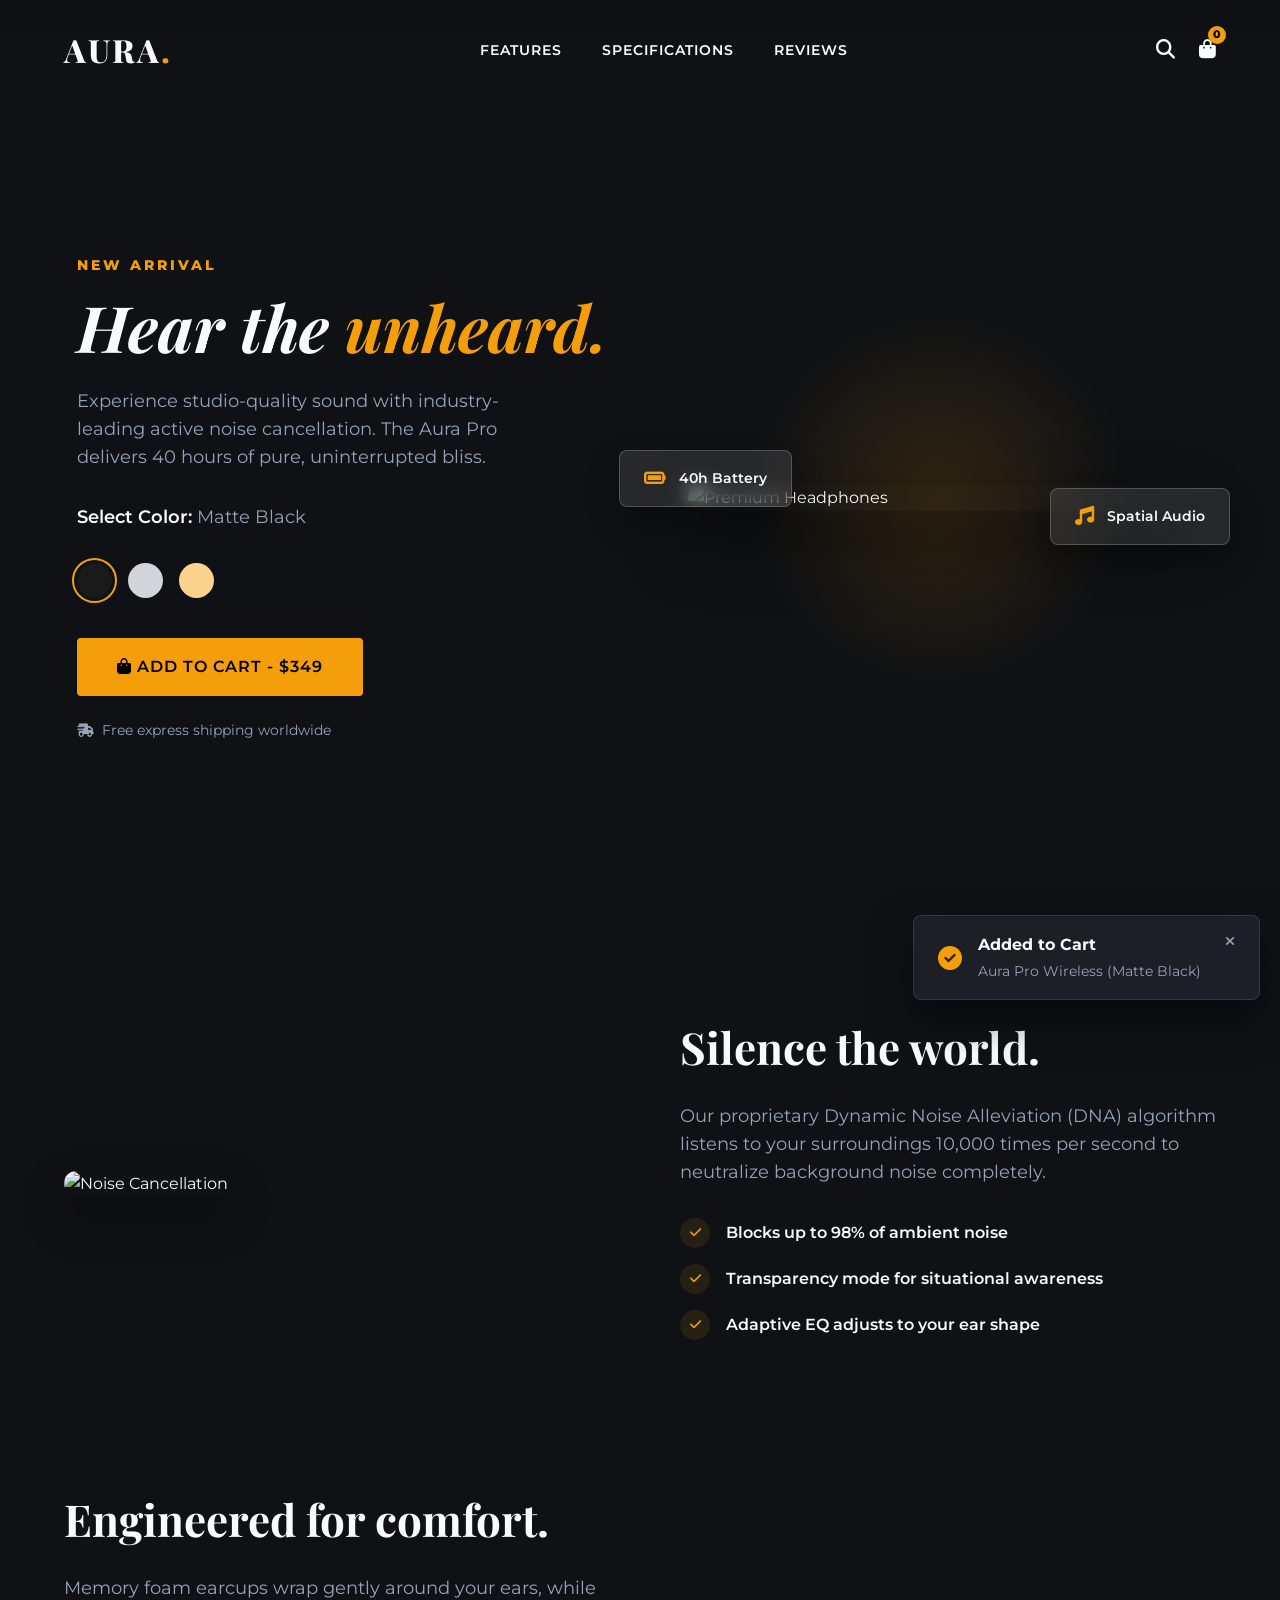
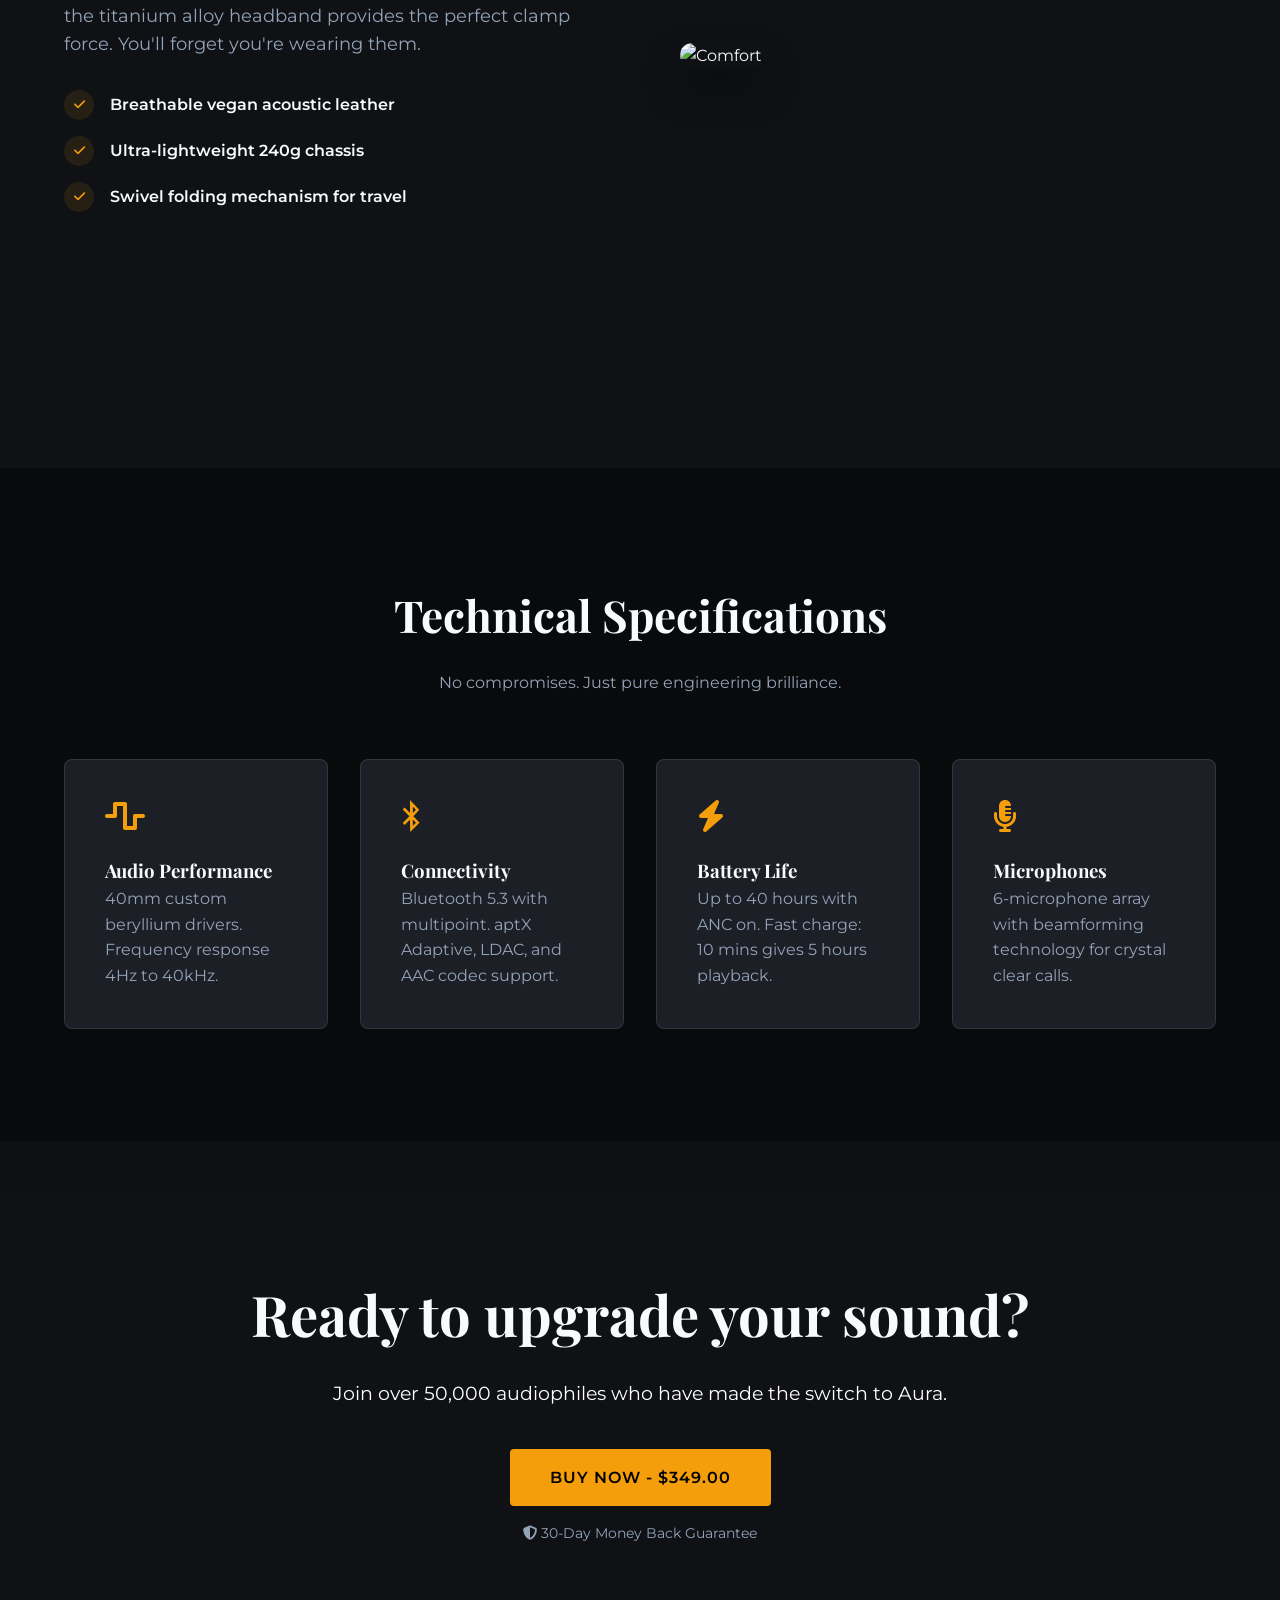
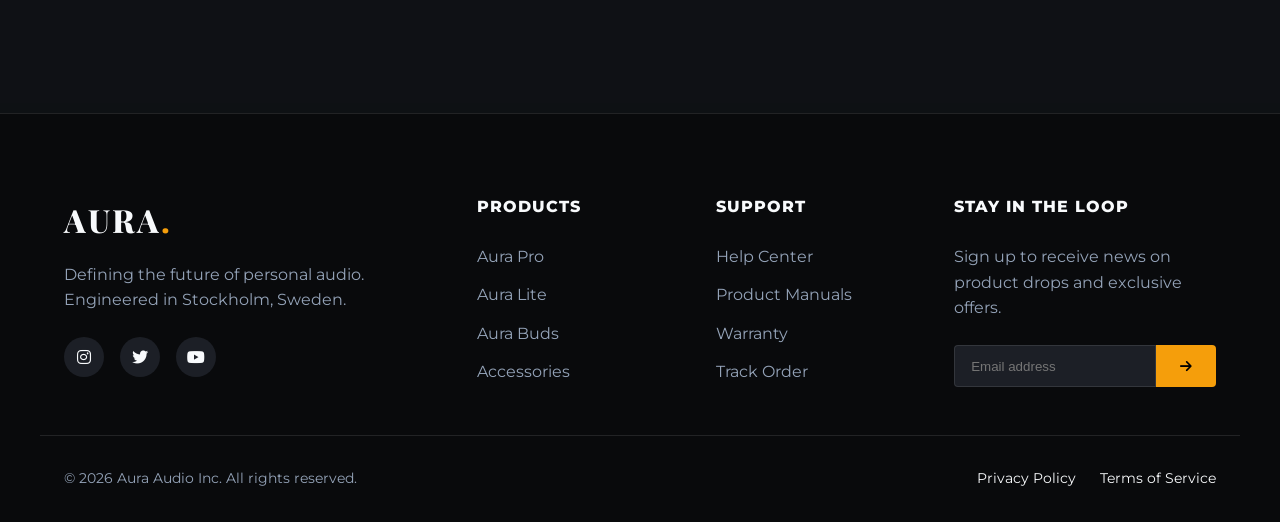
==== ecommerce/index.html @ 05c7859b "Add Premium Ecommerce and Admin Dashboard portfolio pieces" ====
<!DOCTYPE html>
<html lang="en">
<head>
    <meta charset="UTF-8">
    <meta name="viewport" content="width=device-width, initial-scale=1.0">
    <title>Aura Pro | Premium Wireless Headphones</title>
    
    <!-- Google Fonts -->
    <link rel="preconnect" href="https://fonts.googleapis.com">
    <link rel="preconnect" href="https://fonts.gstatic.com" crossorigin>
    <link href="https://fonts.googleapis.com/css2?family=Montserrat:wght@300;400;600;800&family=Playfair+Display:ital,wght@0,600;1,600&display=swap" rel="stylesheet">
    
    <!-- Font Awesome -->
    <link rel="stylesheet" href="https://cdnjs.cloudflare.com/ajax/libs/font-awesome/6.4.0/css/all.min.css">
    
    <!-- AOS Animation CSS -->
    <link href="https://unpkg.com/aos@2.3.1/dist/aos.css" rel="stylesheet">
    
    <!-- Custom CSS -->
    <link rel="stylesheet" href="styles.css">
</head>
<body>
    <!-- Navbar -->
    <nav class="navbar" id="navbar">
        <div class="container nav-container">
            <a href="#" class="logo">AURA<span>.</span></a>
            <ul class="nav-links">
                <li><a href="#features">Features</a></li>
                <li><a href="#specs">Specifications</a></li>
                <li><a href="#reviews">Reviews</a></li>
            </ul>
            <div class="nav-icons">
                <a href="#" class="search-btn"><i class="fa-solid fa-magnifying-glass"></i></a>
                <a href="#" class="cart-btn">
                    <i class="fa-solid fa-bag-shopping"></i>
                    <span class="cart-badge">0</span>
                </a>
                <div class="mobile-menu-btn">
                    <i class="fa-solid fa-bars"></i>
                </div>
            </div>
        </div>
    </nav>

    <!-- Sticky Add to Cart Bar -->
    <div class="sticky-cart-bar" id="shop-bar">
        <div class="container sticky-container">
            <div class="product-mini-info">
                <h4>Aura Pro Wireless</h4>
                <div class="stars"><i class="fa-solid fa-star"></i> 4.9 (2k+ Reviews)</div>
            </div>
            <div class="sticky-actions">
                <span class="price">$349.00</span>
                <button class="btn btn-primary add-to-cart-btn">Add to Cart</button>
            </div>
        </div>
    </div>

    <!-- Hero Section -->
    <header class="hero">
        <div class="container hero-grid">
            <div class="hero-content" data-aos="fade-right" data-aos-duration="1000">
                <div class="subtitle">NEW ARRIVAL</div>
                <h1>Hear the <span class="text-accent">unheard.</span></h1>
                <p>Experience studio-quality sound with industry-leading active noise cancellation. The Aura Pro delivers 40 hours of pure, uninterrupted bliss.</p>
                
                <div class="product-options">
                    <p class="option-title">Select Color: <span id="color-name">Matte Black</span></p>
                    <div class="color-selectors">
                        <button class="color-btn active" data-color="Matte Black" style="background-color: #1a1a1a;"></button>
                        <button class="color-btn" data-color="Lunar Grey" style="background-color: #d1d5db;"></button>
                        <button class="color-btn" data-color="Rose Gold" style="background-color: #fbd38d;"></button>
                    </div>
                </div>

                <div class="hero-actions">
                    <button class="btn btn-primary btn-large add-to-cart-btn">
                        <i class="fa-solid fa-bag-shopping"></i> Add to Cart - $349
                    </button>
                </div>
                
                <div class="shipping-info">
                    <i class="fa-solid fa-truck-fast"></i> Free express shipping worldwide
                </div>
            </div>
            <div class="hero-image" data-aos="fade-left" data-aos-duration="1200">
                <div class="circle-blob"></div>
                <!-- Using a high quality unsplash image for premium feel -->
                <img src="https://images.unsplash.com/photo-1505740420928-5e560c06d30e?q=80&w=1000&auto=format&fit=crop" alt="Premium Headphones" class="main-product-img">
                <div class="floating-badge badge-1" data-aos="zoom-in" data-aos-delay="600">
                    <i class="fa-solid fa-music"></i> Spatial Audio
                </div>
                <div class="floating-badge badge-2" data-aos="zoom-in" data-aos-delay="800">
                    <i class="fa-solid fa-battery-full"></i> 40h Battery
                </div>
            </div>
        </div>
    </header>

    <!-- Features Gallery -->
    <section id="features" class="features section-padding">
        <div class="container">
            <!-- Feature 1 -->
            <div class="feature-row">
                <div class="feature-img-box" data-aos="fade-right">
                    <img src="https://images.unsplash.com/photo-1546435770-a3e426bf472b?q=80&w=800&auto=format&fit=crop" alt="Noise Cancellation">
                </div>
                <div class="feature-text-box" data-aos="fade-left">
                    <h2>Silence the world.</h2>
                    <p>Our proprietary Dynamic Noise Alleviation (DNA) algorithm listens to your surroundings 10,000 times per second to neutralize background noise completely.</p>
                    <ul class="check-list">
                        <li><i class="fa-solid fa-check"></i> Blocks up to 98% of ambient noise</li>
                        <li><i class="fa-solid fa-check"></i> Transparency mode for situational awareness</li>
                        <li><i class="fa-solid fa-check"></i> Adaptive EQ adjusts to your ear shape</li>
                    </ul>
                </div>
            </div>

            <!-- Feature 2 -->
            <div class="feature-row reverse">
                <div class="feature-img-box" data-aos="fade-left">
                    <img src="https://images.unsplash.com/photo-1484704849700-f032a568e944?q=80&w=800&auto=format&fit=crop" alt="Comfort">
                </div>
                <div class="feature-text-box" data-aos="fade-right">
                    <h2>Engineered for comfort.</h2>
                    <p>Memory foam earcups wrap gently around your ears, while the titanium alloy headband provides the perfect clamp force. You'll forget you're wearing them.</p>
                    <ul class="check-list">
                        <li><i class="fa-solid fa-check"></i> Breathable vegan acoustic leather</li>
                        <li><i class="fa-solid fa-check"></i> Ultra-lightweight 240g chassis</li>
                        <li><i class="fa-solid fa-check"></i> Swivel folding mechanism for travel</li>
                    </ul>
                </div>
            </div>
        </div>
    </section>

    <!-- Tech Specs -->
    <section id="specs" class="specs section-padding bg-darker">
        <div class="container">
            <div class="section-title text-center" data-aos="fade-up">
                <h2>Technical Specifications</h2>
                <p>No compromises. Just pure engineering brilliance.</p>
            </div>
            
            <div class="specs-grid">
                <div class="spec-card" data-aos="zoom-in" data-aos-delay="100">
                    <i class="fa-solid fa-wave-square"></i>
                    <h3>Audio Performance</h3>
                    <p>40mm custom beryllium drivers. Frequency response 4Hz to 40kHz.</p>
                </div>
                <div class="spec-card" data-aos="zoom-in" data-aos-delay="200">
                    <i class="fa-brands fa-bluetooth-b"></i>
                    <h3>Connectivity</h3>
                    <p>Bluetooth 5.3 with multipoint. aptX Adaptive, LDAC, and AAC codec support.</p>
                </div>
                <div class="spec-card" data-aos="zoom-in" data-aos-delay="300">
                    <i class="fa-solid fa-bolt"></i>
                    <h3>Battery Life</h3>
                    <p>Up to 40 hours with ANC on. Fast charge: 10 mins gives 5 hours playback.</p>
                </div>
                <div class="spec-card" data-aos="zoom-in" data-aos-delay="400">
                    <i class="fa-solid fa-microphone-lines"></i>
                    <h3>Microphones</h3>
                    <p>6-microphone array with beamforming technology for crystal clear calls.</p>
                </div>
            </div>
        </div>
    </section>

    <!-- Call to Action Banner -->
    <section class="cta-banner">
        <div class="cta-overlay"></div>
        <div class="container text-center cta-content" data-aos="fade-up">
            <h2>Ready to upgrade your sound?</h2>
            <p>Join over 50,000 audiophiles who have made the switch to Aura.</p>
            <button class="btn btn-primary btn-large add-to-cart-btn">Buy Now - $349.00</button>
            <p class="mt-2 guarantee"><i class="fa-solid fa-shield-halved"></i> 30-Day Money Back Guarantee</p>
        </div>
    </section>

    <!-- Footer -->
    <footer>
        <div class="container footer-grid">
            <div class="brand-col">
                <a href="#" class="logo">AURA<span>.</span></a>
                <p>Defining the future of personal audio. Engineered in Stockholm, Sweden.</p>
                <div class="socials">
                    <a href="#"><i class="fa-brands fa-instagram"></i></a>
                    <a href="#"><i class="fa-brands fa-twitter"></i></a>
                    <a href="#"><i class="fa-brands fa-youtube"></i></a>
                </div>
            </div>
            <div class="links-col">
                <h4>Products</h4>
                <ul>
                    <li><a href="#">Aura Pro</a></li>
                    <li><a href="#">Aura Lite</a></li>
                    <li><a href="#">Aura Buds</a></li>
                    <li><a href="#">Accessories</a></li>
                </ul>
            </div>
            <div class="links-col">
                <h4>Support</h4>
                <ul>
                    <li><a href="#">Help Center</a></li>
                    <li><a href="#">Product Manuals</a></li>
                    <li><a href="#">Warranty</a></li>
                    <li><a href="#">Track Order</a></li>
                </ul>
            </div>
            <div class="newsletter-col">
                <h4>Stay in the loop</h4>
                <p>Sign up to receive news on product drops and exclusive offers.</p>
                <form class="newsletter-form" onsubmit="event.preventDefault();">
                    <input type="email" placeholder="Email address" required>
                    <button type="submit"><i class="fa-solid fa-arrow-right"></i></button>
                </form>
            </div>
        </div>
        <div class="footer-bottom container">
            <p>&copy; 2026 Aura Audio Inc. All rights reserved.</p>
            <div class="legal-links">
                <a href="#">Privacy Policy</a>
                <a href="#">Terms of Service</a>
            </div>
        </div>
    </footer>

    <!-- Shopping Cart Toast Notification -->
    <div class="toast-notification" id="cart-toast">
        <div class="toast-content">
            <i class="fa-solid fa-circle-check text-accent"></i>
            <div>
                <h4>Added to Cart</h4>
                <p>Aura Pro Wireless (<span id="toast-color">Matte Black</span>)</p>
            </div>
        </div>
        <button class="toast-close" id="toast-close"><i class="fa-solid fa-xmark"></i></button>
    </div>

    <!-- AOS JS -->
    <script src="https://unpkg.com/aos@2.3.1/dist/aos.js"></script>
    <script src="script.js"></script>
</body>
</html>
---- ecommerce/styles.css ----
:root {
    --bg-dark: #0f1115;
    --bg-darker: #090a0c;
    --bg-card: #1c1f26;
    --accent: #f59e0b; /* Premium gold/amber */
    --accent-hover: #d97706;
    --text-main: #f8fafc;
    --text-muted: #94a3b8;
    --border-color: rgba(255, 255, 255, 0.1);
    
    --font-heading: 'Playfair Display', serif;
    --font-body: 'Montserrat', sans-serif;
    --transition: all 0.3s cubic-bezier(0.4, 0, 0.2, 1);
}

* {
    margin: 0;
    padding: 0;
    box-sizing: border-box;
}

html {
    scroll-behavior: smooth;
}

body {
    font-family: var(--font-body);
    background-color: var(--bg-dark);
    color: var(--text-main);
    line-height: 1.6;
    overflow-x: hidden;
}

/* Typography Utilities */
h1, h2, h3, h4, .logo {
    font-family: var(--font-heading);
}

h1 {
    font-size: 4rem;
    line-height: 1.1;
    margin-bottom: 1.5rem;
    font-style: italic;
}

h2 {
    font-size: 2.75rem;
    margin-bottom: 1.2rem;
}

p {
    color: var(--text-muted);
}

a {
    text-decoration: none;
    color: inherit;
    transition: var(--transition);
}

ul {
    list-style: none;
}

.text-accent {
    color: var(--accent);
}

.text-center {
    text-align: center;
}

.mt-2 { margin-top: 1rem; }
.bg-darker { background-color: var(--bg-darker); }

.container {
    max-width: 1200px;
    margin: 0 auto;
    padding: 0 1.5rem;
}

.section-padding {
    padding: 7rem 0;
}

/* Buttons */
.btn {
    display: inline-block;
    padding: 0.8rem 2rem;
    border: none;
    border-radius: 4px;
    font-family: var(--font-body);
    font-weight: 600;
    font-size: 0.95rem;
    cursor: pointer;
    transition: var(--transition);
    text-transform: uppercase;
    letter-spacing: 1px;
}

.btn-primary {
    background-color: var(--accent);
    color: #000;
}

.btn-primary:hover {
    background-color: var(--accent-hover);
    transform: translateY(-2px);
    box-shadow: 0 10px 20px rgba(245, 158, 11, 0.3);
}

.btn-large {
    padding: 1.2rem 2.5rem;
    font-size: 1rem;
}

/* Navbar */
.navbar {
    position: fixed;
    top: 0;
    width: 100%;
    padding: 1.5rem 0;
    z-index: 100;
    transition: var(--transition);
    background: transparent;
}

.navbar.scrolled {
    background: rgba(15, 17, 21, 0.95);
    backdrop-filter: blur(10px);
    padding: 1rem 0;
    border-bottom: 1px solid var(--border-color);
}

.nav-container {
    display: flex;
    justify-content: space-between;
    align-items: center;
}

.logo {
    font-size: 2rem;
    font-weight: 800;
    letter-spacing: 2px;
}

.logo span {
    color: var(--accent);
}

.nav-links {
    display: flex;
    gap: 2.5rem;
}

.nav-links a {
    font-weight: 600;
    font-size: 0.9rem;
    text-transform: uppercase;
    letter-spacing: 1px;
    color: white;
}

.nav-links a:hover {
    color: var(--accent);
}

.nav-icons {
    display: flex;
    gap: 1.5rem;
    align-items: center;
    font-size: 1.2rem;
}

.nav-icons a:hover {
    color: var(--accent);
}

.cart-btn {
    position: relative;
}

.cart-badge {
    position: absolute;
    top: -8px;
    right: -10px;
    background: var(--accent);
    color: #000;
    font-size: 0.7rem;
    font-weight: 800;
    width: 18px;
    height: 18px;
    border-radius: 50%;
    display: flex;
    align-items: center;
    justify-content: center;
    font-family: var(--font-body);
}

.mobile-menu-btn {
    display: none;
    cursor: pointer;
}

/* Sticky Cart Bar (Shown on scroll) */
.sticky-cart-bar {
    position: fixed;
    top: -100px; /* Hidden by default */
    left: 0;
    width: 100%;
    background: var(--bg-card);
    border-bottom: 1px solid var(--border-color);
    z-index: 99;
    padding: 1rem 0;
    transition: top 0.4s ease;
    box-shadow: 0 10px 30px rgba(0,0,0,0.5);
}

.sticky-cart-bar.visible {
    top: 70px; /* Right below navbar */
}

.sticky-container {
    display: flex;
    justify-content: space-between;
    align-items: center;
}

.product-mini-info h4 {
    font-family: var(--font-body);
    margin-bottom: 0.2rem;
}

.stars {
    color: var(--accent);
    font-size: 0.8rem;
    font-family: var(--font-body);
}

.sticky-actions {
    display: flex;
    align-items: center;
    gap: 1.5rem;
}

.sticky-actions .price {
    font-weight: 800;
    font-size: 1.2rem;
}

/* Hero Section */
.hero {
    position: relative;
    padding: 12rem 0 6rem;
    min-height: 100vh;
    display: flex;
    align-items: center;
}

.hero-grid {
    display: grid;
    grid-template-columns: 1fr 1fr;
    gap: 4rem;
    align-items: center;
}

.subtitle {
    color: var(--accent);
    font-weight: 800;
    letter-spacing: 3px;
    font-size: 0.85rem;
    margin-bottom: 1rem;
}

.hero-content p {
    font-size: 1.1rem;
    margin-bottom: 2rem;
    max-width: 450px;
}

/* Product Colors */
.product-options {
    margin-bottom: 2.5rem;
}

.option-title {
    font-size: 0.9rem;
    font-weight: 600;
    color: white;
    margin-bottom: 1rem;
}

.option-title span {
    color: var(--text-muted);
    font-weight: 400;
}

.color-selectors {
    display: flex;
    gap: 1rem;
}

.color-btn {
    width: 35px;
    height: 35px;
    border-radius: 50%;
    border: 3px solid transparent;
    cursor: pointer;
    transition: var(--transition);
    outline: 2px solid transparent;
    outline-offset: 3px;
}

.color-btn.active {
    outline-color: var(--accent);
}

.color-btn:hover {
    transform: scale(1.1);
}

.hero-actions {
    margin-bottom: 1.5rem;
}

.shipping-info {
    font-size: 0.85rem;
    color: var(--text-muted);
    display: flex;
    align-items: center;
    gap: 0.5rem;
}

/* Hero Image */
.hero-image {
    position: relative;
    display: flex;
    justify-content: center;
    align-items: center;
}

.circle-blob {
    position: absolute;
    width: 400px;
    height: 400px;
    background: radial-gradient(circle, rgba(245,158,11,0.15) 0%, rgba(15,17,21,0) 70%);
    border-radius: 50%;
    z-index: -1;
}

.main-product-img {
    width: 100%;
    max-width: 500px;
    border-radius: 20px;
    box-shadow: 0 30px 60px rgba(0,0,0,0.6);
    position: relative;
    z-index: 1;
}

.floating-badge {
    position: absolute;
    background: rgba(255, 255, 255, 0.1);
    backdrop-filter: blur(10px);
    border: 1px solid rgba(255, 255, 255, 0.2);
    padding: 1rem 1.5rem;
    border-radius: 8px;
    font-size: 0.9rem;
    font-weight: 600;
    display: flex;
    align-items: center;
    gap: 0.8rem;
    z-index: 2;
    box-shadow: 0 15px 30px rgba(0,0,0,0.3);
}

.floating-badge i {
    color: var(--accent);
    font-size: 1.2rem;
}

.badge-1 {
    top: 10%;
    right: -5%;
    animation: float 4s ease-in-out infinite;
}

.badge-2 {
    bottom: 15%;
    left: -10%;
    animation: float 5s ease-in-out infinite alternate;
}

@keyframes float {
    0% { transform: translateY(0px); }
    50% { transform: translateY(-15px); }
    100% { transform: translateY(0px); }
}

/* Feature Rows */
.feature-row {
    display: grid;
    grid-template-columns: 1fr 1fr;
    gap: 5rem;
    align-items: center;
    margin-bottom: 8rem;
}

.feature-row.reverse {
    direction: rtl;
}

.feature-row.reverse > * {
    direction: ltr; /* Reset text direction inside */
}

.feature-img-box {
    position: relative;
}

.feature-img-box img {
    width: 100%;
    border-radius: 12px;
    box-shadow: 0 20px 40px rgba(0,0,0,0.4);
}

.feature-text-box p {
    font-size: 1.1rem;
    margin-bottom: 2rem;
}

.check-list li {
    margin-bottom: 1rem;
    display: flex;
    align-items: center;
    gap: 1rem;
    font-weight: 600;
}

.check-list i {
    color: var(--accent);
    background: rgba(245, 158, 11, 0.1);
    width: 30px;
    height: 30px;
    border-radius: 50%;
    display: flex;
    align-items: center;
    justify-content: center;
    font-size: 0.8rem;
}

/* Specs */
.section-title {
    margin-bottom: 4rem;
}

.specs-grid {
    display: grid;
    grid-template-columns: repeat(auto-fit, minmax(250px, 1fr));
    gap: 2rem;
}

.spec-card {
    background: var(--bg-card);
    padding: 2.5rem;
    border-radius: 8px;
    border: 1px solid var(--border-color);
    transition: var(--transition);
}

.spec-card:hover {
    border-color: var(--accent);
    transform: translateY(-5px);
}

.spec-card i {
    font-size: 2rem;
    color: var(--accent);
    margin-bottom: 1.5rem;
}

/* CTA Banner */
.cta-banner {
    position: relative;
    padding: 8rem 0;
    background: url('https://images.unsplash.com/photo-1511333887163-4ba3aedff7c2?q=80&w=2000&auto=format&fit=crop') center/cover no-fixed;
}

.cta-overlay {
    position: absolute;
    top: 0;
    left: 0;
    width: 100%;
    height: 100%;
    background: rgba(15, 17, 21, 0.85); /* Dark overlay */
}

.cta-content {
    position: relative;
    z-index: 1;
}

.cta-content h2 {
    font-size: 3.5rem;
}

.cta-content p {
    font-size: 1.2rem;
    margin-bottom: 2.5rem;
    color: white;
}

.guarantee {
    font-size: 0.9rem !important;
    color: var(--text-muted) !important;
}

/* Footer */
footer {
    padding: 5rem 0 2rem;
    background-color: var(--bg-darker);
    border-top: 1px solid var(--border-color);
}

.footer-grid {
    display: grid;
    grid-template-columns: 2fr 1fr 1fr 1.5fr;
    gap: 4rem;
    margin-bottom: 3rem;
}

.footer-grid h4 {
    font-family: var(--font-body);
    font-weight: 800;
    margin-bottom: 1.5rem;
    text-transform: uppercase;
    letter-spacing: 1px;
}

.brand-col .logo {
    display: inline-block;
    margin-bottom: 1rem;
}

.brand-col p {
    margin-bottom: 1.5rem;
}

.socials {
    display: flex;
    gap: 1rem;
}

.socials a {
    width: 40px;
    height: 40px;
    background: var(--bg-card);
    display: flex;
    align-items: center;
    justify-content: center;
    border-radius: 50%;
}

.socials a:hover {
    background: var(--accent);
    color: #000;
}

.links-col ul {
    display: flex;
    flex-direction: column;
    gap: 0.8rem;
}

.links-col a {
    color: var(--text-muted);
}

.links-col a:hover {
    color: var(--accent);
}

.newsletter-form {
    display: flex;
    margin-top: 1.5rem;
}

.newsletter-form input {
    background: var(--bg-card);
    border: 1px solid var(--border-color);
    padding: 0.8rem 1rem;
    color: white;
    width: 100%;
    outline: none;
    border-radius: 4px 0 0 4px;
}

.newsletter-form button {
    background: var(--accent);
    color: #000;
    border: none;
    padding: 0 1.5rem;
    cursor: pointer;
    border-radius: 0 4px 4px 0;
}

.footer-bottom {
    display: flex;
    justify-content: space-between;
    padding-top: 2rem;
    border-top: 1px solid var(--border-color);
    font-size: 0.85rem;
}

.legal-links {
    display: flex;
    gap: 1.5rem;
}

/* Toast logic */
.toast-notification {
    position: fixed;
    bottom: -100px;
    right: 20px;
    background: var(--bg-card);
    border: 1px solid var(--border-color);
    padding: 1rem 1.5rem;
    border-radius: 8px;
    display: flex;
    align-items: flex-start;
    gap: 1.5rem;
    z-index: 1000;
    box-shadow: 0 20px 40px rgba(0,0,0,0.5);
    transition: bottom 0.4s cubic-bezier(0.175, 0.885, 0.32, 1.275);
}

.toast-notification.show {
    bottom: 20px;
}

.toast-content {
    display: flex;
    align-items: center;
    gap: 1rem;
}

.toast-content i {
    font-size: 1.5rem;
}

.toast-content h4 {
    font-family: var(--font-body);
    margin-bottom: 0.2rem;
}

.toast-content p {
    font-size: 0.85rem;
}

.toast-close {
    background: transparent;
    border: none;
    color: var(--text-muted);
    cursor: pointer;
    margin-top: 2px;
}

.toast-close:hover {
    color: white;
}

/* Media Queries */
@media (max-width: 992px) {
    .hero-grid, .feature-row {
        grid-template-columns: 1fr;
        text-align: center;
        gap: 3rem;
    }
    
    .hero-content {
        order: 1;
        margin: 0 auto;
    }
    
    .hero-image {
        order: 2;
    }
    
    .color-selectors {
        justify-content: center;
    }

    .feature-row.reverse {
        direction: ltr; /* Reset for mobile */
    }
    
    .feature-text-box ul {
        display: inline-block;
        text-align: left;
    }
    
    .footer-grid {
        grid-template-columns: 1fr 1fr;
    }
}

@media (max-width: 768px) {
    h1 { font-size: 3rem; }
    h2 { font-size: 2.2rem; }
    
    .nav-links, .search-btn {
        display: none;
    }
    
    .mobile-menu-btn {
        display: block;
    }

    .sticky-container {
        flex-direction: column;
        gap: 1rem;
    }
    
    .footer-grid {
        grid-template-columns: 1fr;
        text-align: center;
    }
    
    .socials {
        justify-content: center;
    }
    
    .footer-bottom {
        flex-direction: column;
        align-items: center;
        gap: 1rem;
    }
}
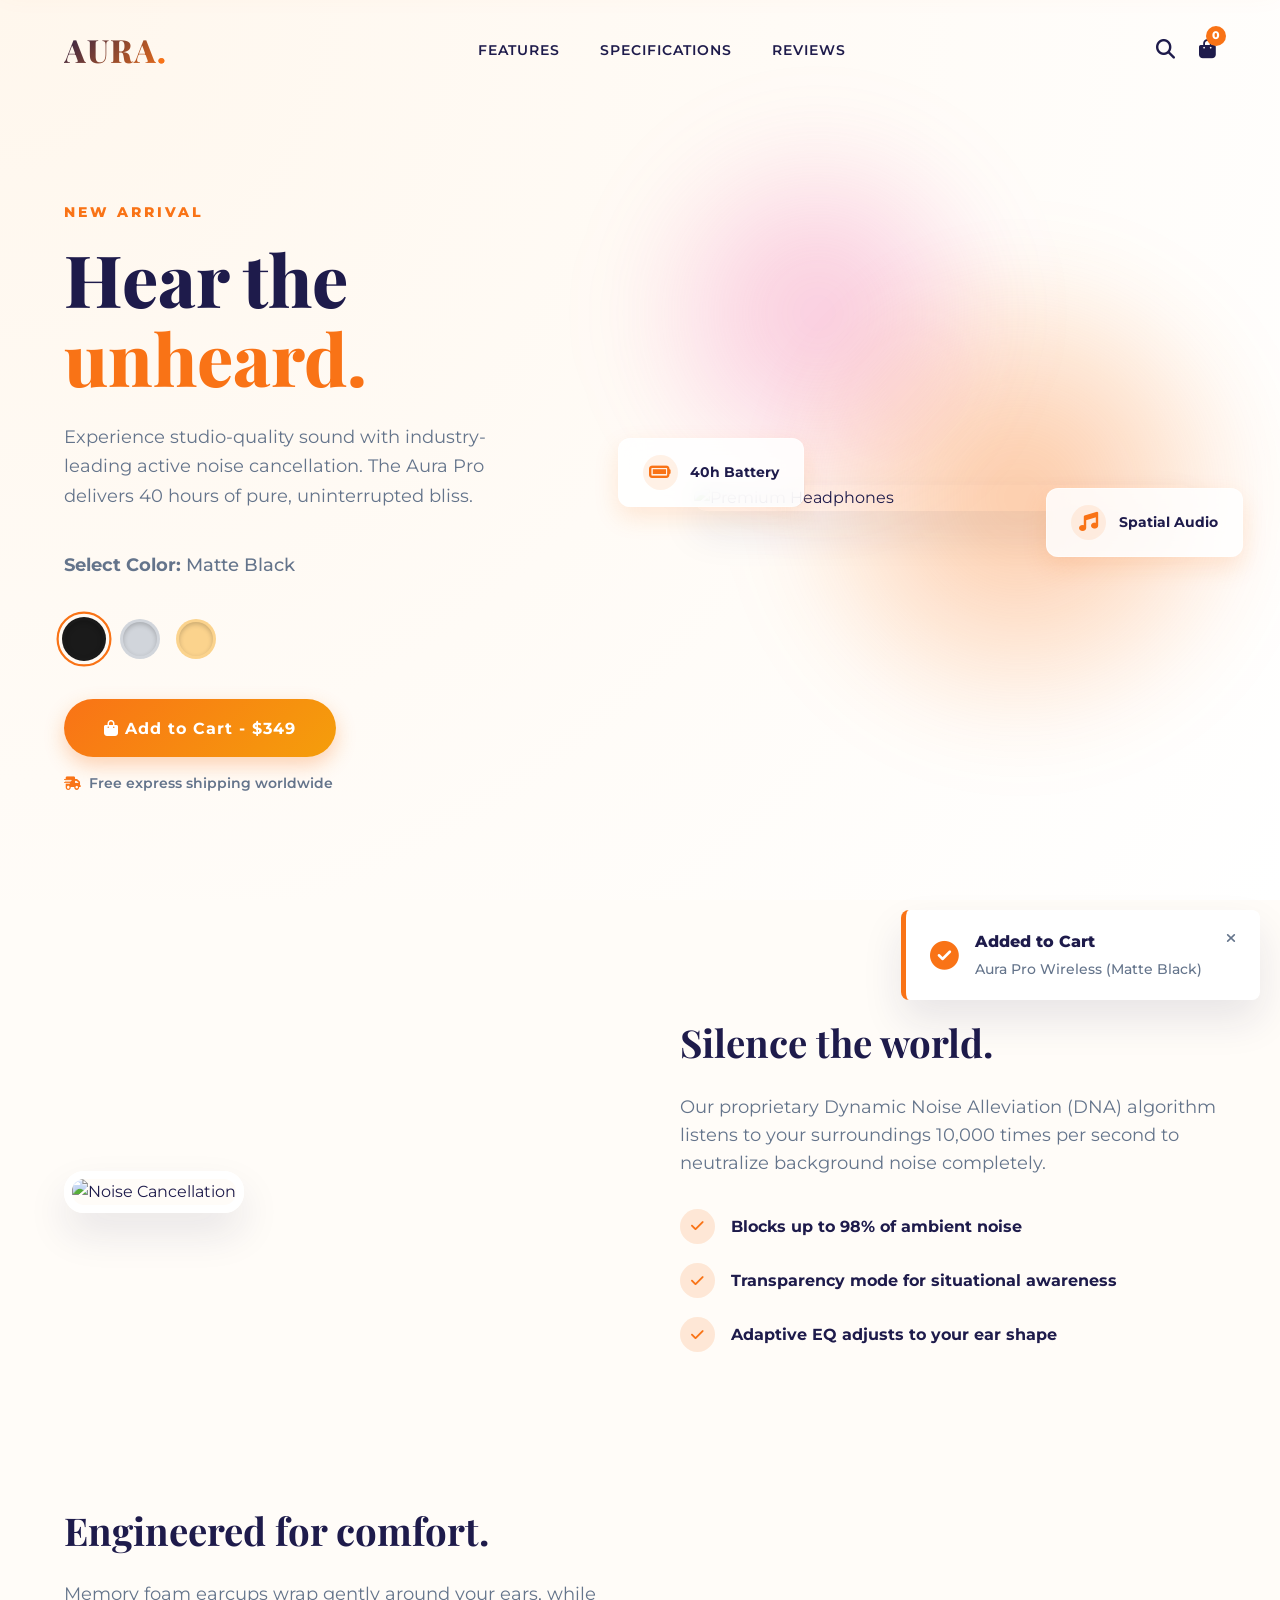
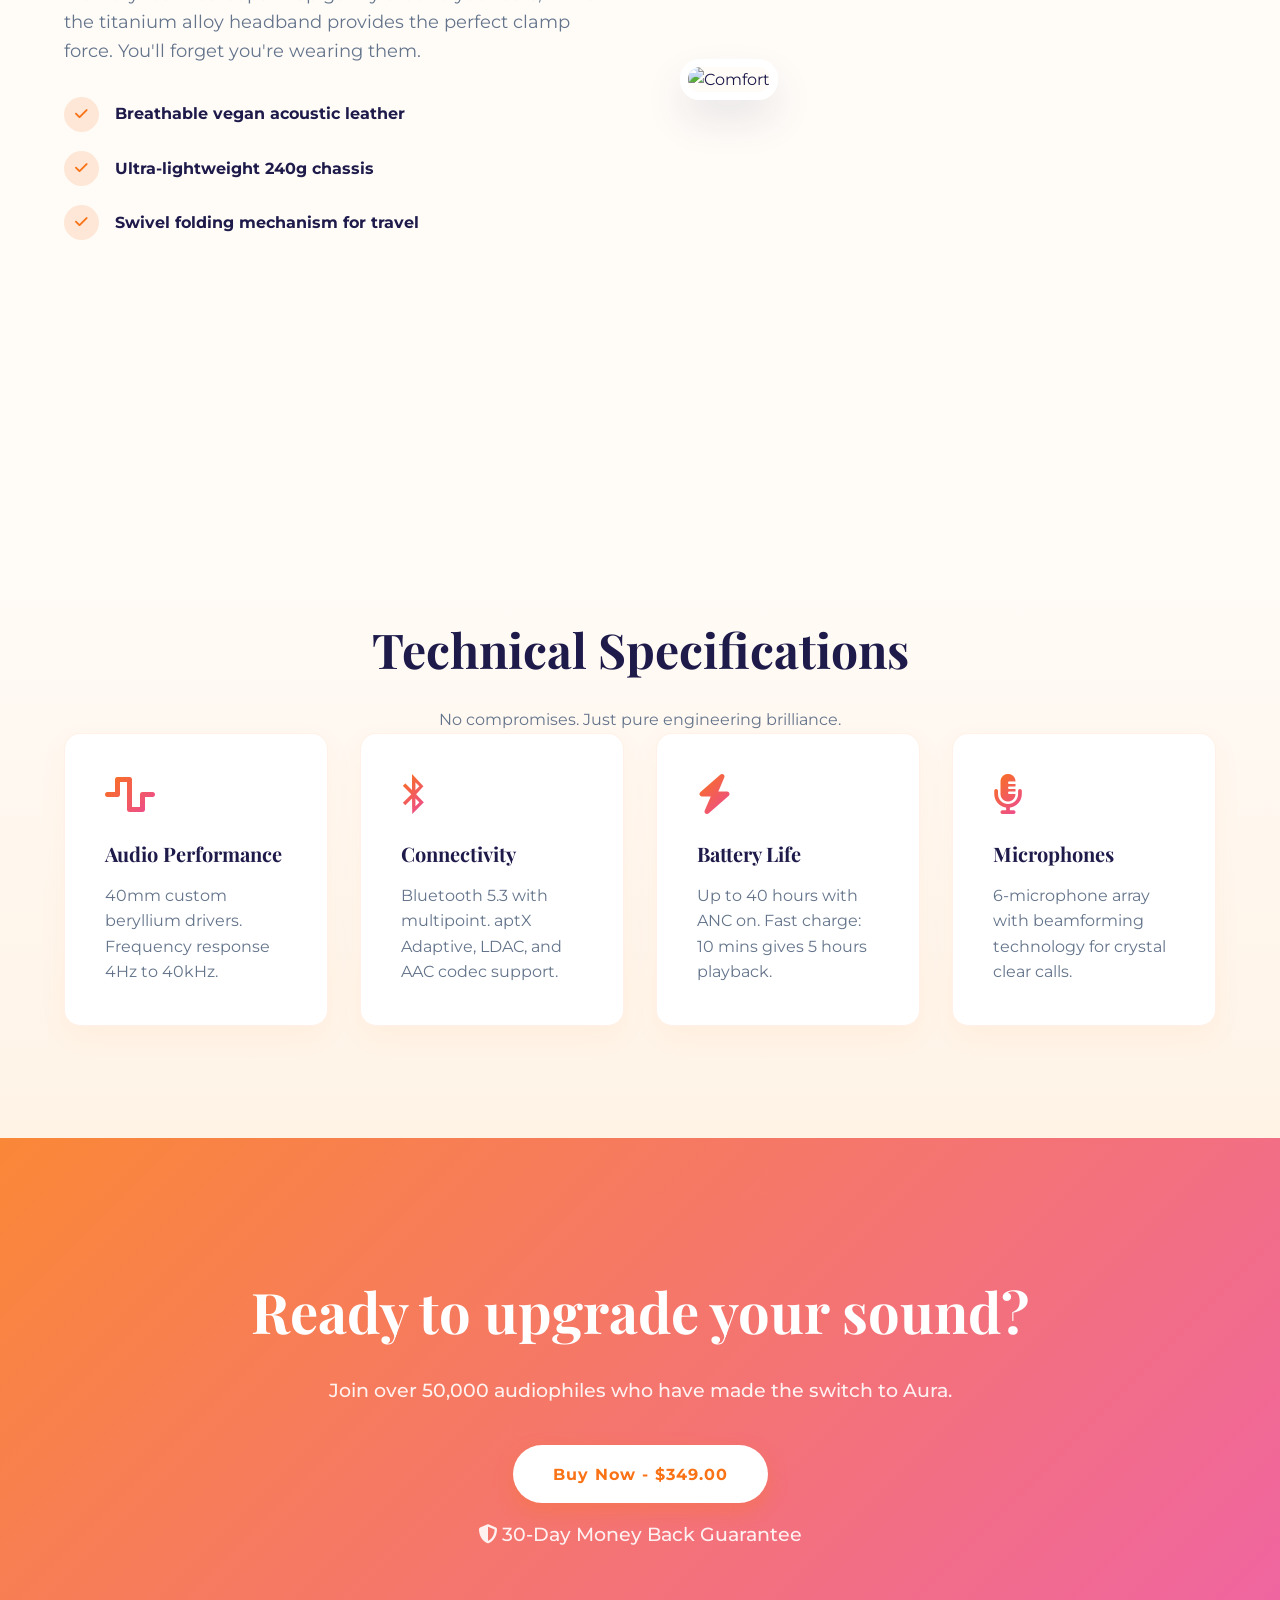
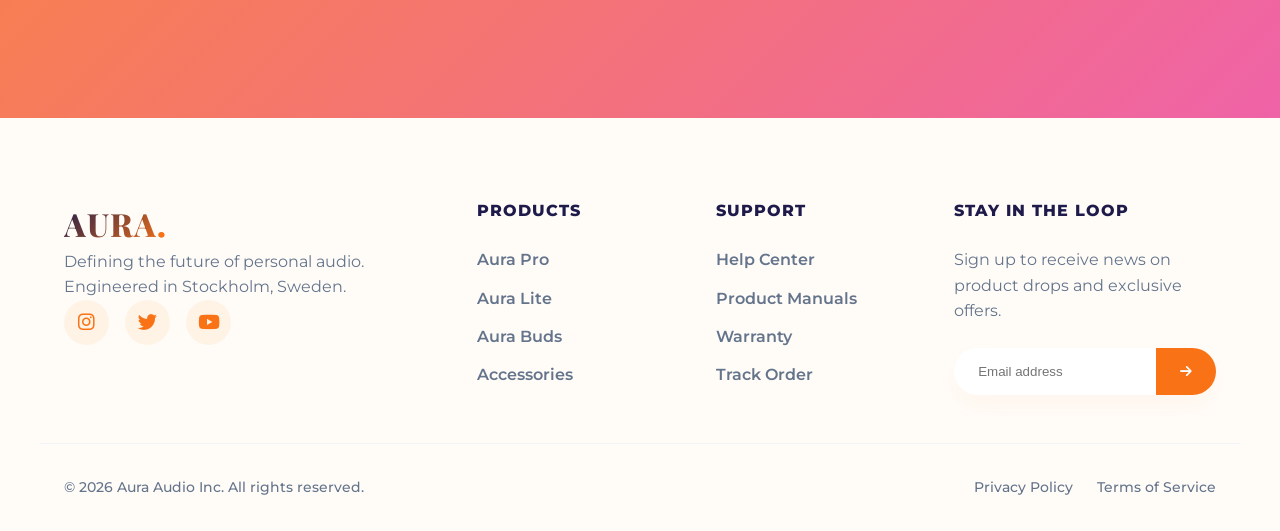
==== commit 060a514a: "Enhance Ecommerce theme with vibrant pastel gradients" ====
--- a/ecommerce/index.html
+++ b/ecommerce/index.html
@@ -85,6 +85,7 @@
             </div>
             <div class="hero-image" data-aos="fade-left" data-aos-duration="1200">
                 <div class="circle-blob"></div>
+                <div class="circle-blob-2"></div>
                 <!-- Using a high quality unsplash image for premium feel -->
                 <img src="https://images.unsplash.com/photo-1505740420928-5e560c06d30e?q=80&w=1000&auto=format&fit=crop" alt="Premium Headphones" class="main-product-img">
                 <div class="floating-badge badge-1" data-aos="zoom-in" data-aos-delay="600">
--- a/ecommerce/styles.css
+++ b/ecommerce/styles.css
@@ -1,12 +1,20 @@
 :root {
-    --bg-dark: #0f1115;
-    --bg-darker: #090a0c;
-    --bg-card: #1c1f26;
-    --accent: #f59e0b; /* Premium gold/amber */
-    --accent-hover: #d97706;
-    --text-main: #f8fafc;
-    --text-muted: #94a3b8;
-    --border-color: rgba(255, 255, 255, 0.1);
+    /* Vibrant & Warm Light Theme Colors */
+    --bg-main: #fffcf8; /* Very soft warm cream */
+    --bg-alt: #fff3e6;  /* Light peachy tone for alternating sections */
+    --bg-card: #ffffff;
+    
+    /* Striking Premium Accent */
+    --accent: #f97316; /* Vibrant Orange / Sunset */
+    --accent-hover: #ea580c;
+    --accent-secondary: #ec4899; /* Vibrant Pink for gradients */
+    
+    --text-main: #1e1b4b; /* Deep indigo/black for soft contrast */
+    --text-muted: #64748b; /* Medium gray */
+    
+    --border-color: #f1f5f9;
+    --shadow-light: 0 10px 30px rgba(249, 115, 22, 0.05); /* Tinted shadows */
+    --shadow-heavy: 0 20px 40px rgba(30, 27, 75, 0.1);
     
     --font-heading: 'Playfair Display', serif;
     --font-body: 'Montserrat', sans-serif;
@@ -25,7 +33,7 @@
 
 body {
     font-family: var(--font-body);
-    background-color: var(--bg-dark);
+    background-color: var(--bg-main);
     color: var(--text-main);
     line-height: 1.6;
     overflow-x: hidden;
@@ -34,13 +42,21 @@
 /* Typography Utilities */
 h1, h2, h3, h4, .logo {
     font-family: var(--font-heading);
+    color: var(--text-main);
 }
 
 h1 {
-    font-size: 4rem;
+    font-size: 4.5rem;
     line-height: 1.1;
     margin-bottom: 1.5rem;
-    font-style: italic;
+    font-weight: 800;
+}
+
+.text-gradient {
+    background: linear-gradient(135deg, var(--accent), var(--accent-secondary));
+    -webkit-background-clip: text;
+    -webkit-text-fill-color: transparent;
+    background-clip: text;
 }
 
 h2 {
@@ -71,7 +87,7 @@
 }
 
 .mt-2 { margin-top: 1rem; }
-.bg-darker { background-color: var(--bg-darker); }
+.bg-darker { background-color: var(--bg-alt); }
 
 .container {
     max-width: 1200px;
@@ -88,25 +104,24 @@
     display: inline-block;
     padding: 0.8rem 2rem;
     border: none;
-    border-radius: 4px;
+    border-radius: 50px; 
     font-family: var(--font-body);
-    font-weight: 600;
+    font-weight: 700;
     font-size: 0.95rem;
     cursor: pointer;
     transition: var(--transition);
-    text-transform: uppercase;
     letter-spacing: 1px;
 }
 
 .btn-primary {
-    background-color: var(--accent);
-    color: #000;
+    background: linear-gradient(135deg, var(--accent), #f59e0b);
+    color: #ffffff;
+    box-shadow: 0 8px 20px rgba(249, 115, 22, 0.3);
 }
 
 .btn-primary:hover {
-    background-color: var(--accent-hover);
-    transform: translateY(-2px);
-    box-shadow: 0 10px 20px rgba(245, 158, 11, 0.3);
+    transform: translateY(-3px);
+    box-shadow: 0 12px 25px rgba(249, 115, 22, 0.4);
 }
 
 .btn-large {
@@ -126,10 +141,11 @@
 }
 
 .navbar.scrolled {
-    background: rgba(15, 17, 21, 0.95);
-    backdrop-filter: blur(10px);
+    background: rgba(255, 252, 248, 0.95); /* Soft Tinted Glass */
+    backdrop-filter: blur(15px);
     padding: 1rem 0;
-    border-bottom: 1px solid var(--border-color);
+    border-bottom: 1px solid rgba(249, 115, 22, 0.1);
+    box-shadow: var(--shadow-light);
 }
 
 .nav-container {
@@ -141,11 +157,15 @@
 .logo {
     font-size: 2rem;
     font-weight: 800;
-    letter-spacing: 2px;
+    letter-spacing: 1px;
+    background: linear-gradient(135deg, var(--text-main), var(--accent));
+    -webkit-background-clip: text;
+    -webkit-text-fill-color: transparent;
 }
 
 .logo span {
     color: var(--accent);
+    -webkit-text-fill-color: var(--accent);
 }
 
 .nav-links {
@@ -158,7 +178,7 @@
     font-size: 0.9rem;
     text-transform: uppercase;
     letter-spacing: 1px;
-    color: white;
+    color: var(--text-main);
 }
 
 .nav-links a:hover {
@@ -170,6 +190,7 @@
     gap: 1.5rem;
     align-items: center;
     font-size: 1.2rem;
+    color: var(--text-main);
 }
 
 .nav-icons a:hover {
@@ -185,11 +206,11 @@
     top: -8px;
     right: -10px;
     background: var(--accent);
-    color: #000;
+    color: #ffffff;
     font-size: 0.7rem;
     font-weight: 800;
-    width: 18px;
-    height: 18px;
+    width: 20px;
+    height: 20px;
     border-radius: 50%;
     display: flex;
     align-items: center;
@@ -202,22 +223,23 @@
     cursor: pointer;
 }
 
-/* Sticky Cart Bar (Shown on scroll) */
+/* Sticky Cart Bar */
 .sticky-cart-bar {
     position: fixed;
-    top: -100px; /* Hidden by default */
+    top: -100px;
     left: 0;
     width: 100%;
-    background: var(--bg-card);
-    border-bottom: 1px solid var(--border-color);
+    background: rgba(255, 255, 255, 0.95);
+    backdrop-filter: blur(10px);
+    border-bottom: 1px solid rgba(249, 115, 22, 0.1);
     z-index: 99;
     padding: 1rem 0;
     transition: top 0.4s ease;
-    box-shadow: 0 10px 30px rgba(0,0,0,0.5);
+    box-shadow: var(--shadow-light);
 }
 
 .sticky-cart-bar.visible {
-    top: 70px; /* Right below navbar */
+    top: 70px;
 }
 
 .sticky-container {
@@ -229,10 +251,11 @@
 .product-mini-info h4 {
     font-family: var(--font-body);
     margin-bottom: 0.2rem;
+    font-weight: 700;
 }
 
 .stars {
-    color: var(--accent);
+    color: #f59e0b; 
     font-size: 0.8rem;
     font-family: var(--font-body);
 }
@@ -246,6 +269,7 @@
 .sticky-actions .price {
     font-weight: 800;
     font-size: 1.2rem;
+    color: var(--text-main);
 }
 
 /* Hero Section */
@@ -255,6 +279,8 @@
     min-height: 100vh;
     display: flex;
     align-items: center;
+    background: radial-gradient(circle at top left, #fff7ed 0%, #ffffff 100%);
+    overflow: hidden;
 }
 
 .hero-grid {
@@ -270,12 +296,14 @@
     letter-spacing: 3px;
     font-size: 0.85rem;
     margin-bottom: 1rem;
+    text-transform: uppercase;
 }
 
 .hero-content p {
-    font-size: 1.1rem;
-    margin-bottom: 2rem;
+    font-size: 1.15rem;
+    margin-bottom: 2.5rem;
     max-width: 450px;
+    color: var(--text-muted);
 }
 
 /* Product Colors */
@@ -285,14 +313,14 @@
 
 .option-title {
     font-size: 0.9rem;
-    font-weight: 600;
-    color: white;
+    font-weight: 700;
+    color: var(--text-main);
     margin-bottom: 1rem;
 }
 
 .option-title span {
     color: var(--text-muted);
-    font-weight: 400;
+    font-weight: 500;
 }
 
 .color-selectors {
@@ -301,26 +329,20 @@
 }
 
 .color-btn {
-    width: 35px;
-    height: 35px;
+    width: 40px;
+    height: 40px;
     border-radius: 50%;
     border: 3px solid transparent;
     cursor: pointer;
     transition: var(--transition);
     outline: 2px solid transparent;
     outline-offset: 3px;
+    box-shadow: inset 0 2px 5px rgba(0,0,0,0.2);
 }
 
 .color-btn.active {
     outline-color: var(--accent);
-}
-
-.color-btn:hover {
     transform: scale(1.1);
-}
-
-.hero-actions {
-    margin-bottom: 1.5rem;
 }
 
 .shipping-info {
@@ -329,9 +351,14 @@
     display: flex;
     align-items: center;
     gap: 0.5rem;
-}
-
-/* Hero Image */
+    font-weight: 600;
+    margin-top: 1rem;
+}
+.shipping-info i {
+    color: var(--accent);
+}
+
+/* Hero Image & Animated Glass Blobs */
 .hero-image {
     position: relative;
     display: flex;
@@ -340,42 +367,73 @@
 }
 
 .circle-blob {
+    position: absolute;
+    width: 500px;
+    height: 500px;
+    background: radial-gradient(circle, rgba(249, 115, 22, 0.4) 0%, rgba(255,255,255,0) 70%);
+    border-radius: 50%;
+    z-index: -1;
+    top: 50%;
+    right: -10%;
+    transform: translateY(-50%);
+    filter: blur(40px);
+    animation: pulse 6s infinite alternate;
+}
+
+.circle-blob-2 {
     position: absolute;
     width: 400px;
     height: 400px;
-    background: radial-gradient(circle, rgba(245,158,11,0.15) 0%, rgba(15,17,21,0) 70%);
+    background: radial-gradient(circle, rgba(236, 72, 153, 0.3) 0%, rgba(255,255,255,0) 70%);
     border-radius: 50%;
     z-index: -1;
+    bottom: -10%;
+    left: -10%;
+    filter: blur(40px);
+    animation: pulse 8s infinite alternate-reverse;
+}
+
+@keyframes pulse {
+    0% { transform: translateY(-50%) scale(1); opacity: 0.7;}
+    100% { transform: translateY(-40%) scale(1.1); opacity: 1;}
 }
 
 .main-product-img {
     width: 100%;
     max-width: 500px;
     border-radius: 20px;
-    box-shadow: 0 30px 60px rgba(0,0,0,0.6);
+    box-shadow: var(--shadow-heavy);
     position: relative;
     z-index: 1;
 }
 
 .floating-badge {
     position: absolute;
-    background: rgba(255, 255, 255, 0.1);
-    backdrop-filter: blur(10px);
-    border: 1px solid rgba(255, 255, 255, 0.2);
+    background: rgba(255, 255, 255, 0.85);
+    backdrop-filter: blur(12px);
+    border: 1px solid rgba(255, 255, 255, 0.5);
     padding: 1rem 1.5rem;
-    border-radius: 8px;
+    border-radius: 12px;
     font-size: 0.9rem;
-    font-weight: 600;
+    font-weight: 700;
     display: flex;
     align-items: center;
     gap: 0.8rem;
     z-index: 2;
-    box-shadow: 0 15px 30px rgba(0,0,0,0.3);
+    box-shadow: 0 10px 25px rgba(249, 115, 22, 0.15);
+    color: var(--text-main);
 }
 
 .floating-badge i {
     color: var(--accent);
     font-size: 1.2rem;
+    background: rgba(249, 115, 22, 0.1);
+    width: 35px;
+    height: 35px;
+    display: flex;
+    align-items: center;
+    justify-content: center;
+    border-radius: 50%;
 }
 
 .badge-1 {
@@ -392,11 +450,15 @@
 
 @keyframes float {
     0% { transform: translateY(0px); }
-    50% { transform: translateY(-15px); }
+    50% { transform: translateY(-10px); }
     100% { transform: translateY(0px); }
 }
 
 /* Feature Rows */
+.features {
+    background-color: var(--bg-main);
+}
+
 .feature-row {
     display: grid;
     grid-template-columns: 1fr 1fr;
@@ -410,7 +472,7 @@
 }
 
 .feature-row.reverse > * {
-    direction: ltr; /* Reset text direction inside */
+    direction: ltr;
 }
 
 .feature-img-box {
@@ -419,38 +481,52 @@
 
 .feature-img-box img {
     width: 100%;
-    border-radius: 12px;
-    box-shadow: 0 20px 40px rgba(0,0,0,0.4);
+    border-radius: 20px;
+    box-shadow: var(--shadow-heavy);
+    border: 8px solid white;
+}
+
+.feature-text-box h2 {
+    color: var(--text-main);
+    font-size: 2.4rem;
 }
 
 .feature-text-box p {
     font-size: 1.1rem;
     margin-bottom: 2rem;
+    color: var(--text-muted);
 }
 
 .check-list li {
-    margin-bottom: 1rem;
+    margin-bottom: 1.2rem;
     display: flex;
     align-items: center;
     gap: 1rem;
-    font-weight: 600;
+    font-weight: 700;
+    color: var(--text-main);
 }
 
 .check-list i {
     color: var(--accent);
-    background: rgba(245, 158, 11, 0.1);
-    width: 30px;
-    height: 30px;
+    background: rgba(249, 115, 22, 0.15);
+    width: 35px;
+    height: 35px;
     border-radius: 50%;
     display: flex;
     align-items: center;
     justify-content: center;
-    font-size: 0.8rem;
+    font-size: 0.9rem;
 }
 
 /* Specs */
-.section-title {
-    margin-bottom: 4rem;
+.specs {
+    background: linear-gradient(180deg, var(--bg-main) 0%, var(--bg-alt) 100%);
+    position: relative;
+}
+
+.section-title h2 {
+    color: var(--text-main);
+    font-size: 3rem;
 }
 
 .specs-grid {
@@ -460,22 +536,49 @@
 }
 
 .spec-card {
-    background: var(--bg-card);
+    background: #ffffff;
     padding: 2.5rem;
-    border-radius: 8px;
-    border: 1px solid var(--border-color);
+    border-radius: 16px;
+    border: 1px solid rgba(249, 115, 22, 0.1);
     transition: var(--transition);
+    box-shadow: var(--shadow-light);
+    position: relative;
+    overflow: hidden;
+}
+
+.spec-card::before {
+    content: '';
+    position: absolute;
+    top: 0;
+    left: 0;
+    width: 100%;
+    height: 4px;
+    background: var(--accent);
+    transform: scaleX(0);
+    transform-origin: left;
+    transition: var(--transition);
 }
 
 .spec-card:hover {
-    border-color: var(--accent);
     transform: translateY(-5px);
+    box-shadow: var(--shadow-heavy);
+}
+
+.spec-card:hover::before {
+    transform: scaleX(1);
 }
 
 .spec-card i {
-    font-size: 2rem;
-    color: var(--accent);
+    font-size: 2.5rem;
+    background: linear-gradient(135deg, var(--accent), var(--accent-secondary));
+    -webkit-background-clip: text;
+    -webkit-text-fill-color: transparent;
     margin-bottom: 1.5rem;
+}
+
+.spec-card h3 {
+    font-size: 1.25rem;
+    margin-bottom: 0.8rem;
 }
 
 /* CTA Banner */
@@ -491,7 +594,7 @@
     left: 0;
     width: 100%;
     height: 100%;
-    background: rgba(15, 17, 21, 0.85); /* Dark overlay */
+    background: linear-gradient(135deg, rgba(249, 115, 22, 0.85) 0%, rgba(236, 72, 153, 0.85) 100%); 
 }
 
 .cta-content {
@@ -501,24 +604,30 @@
 
 .cta-content h2 {
     font-size: 3.5rem;
+    color: #ffffff;
 }
 
 .cta-content p {
     font-size: 1.2rem;
     margin-bottom: 2.5rem;
-    color: white;
-}
-
-.guarantee {
-    font-size: 0.9rem !important;
-    color: var(--text-muted) !important;
+    color: rgba(255,255,255,0.9);
+    font-weight: 500;
+}
+
+.cta-content .btn-primary {
+    background: #ffffff;
+    color: var(--accent);
+}
+
+.cta-content .btn-primary:hover {
+    background: #f8fafc;
+    color: var(--accent-hover);
 }
 
 /* Footer */
 footer {
     padding: 5rem 0 2rem;
-    background-color: var(--bg-darker);
-    border-top: 1px solid var(--border-color);
+    background-color: var(--bg-main);
 }
 
 .footer-grid {
@@ -534,15 +643,7 @@
     margin-bottom: 1.5rem;
     text-transform: uppercase;
     letter-spacing: 1px;
-}
-
-.brand-col .logo {
-    display: inline-block;
-    margin-bottom: 1rem;
-}
-
-.brand-col p {
-    margin-bottom: 1.5rem;
+    color: var(--text-main);
 }
 
 .socials {
@@ -551,18 +652,21 @@
 }
 
 .socials a {
-    width: 40px;
-    height: 40px;
-    background: var(--bg-card);
+    width: 45px;
+    height: 45px;
+    background: var(--bg-alt);
     display: flex;
     align-items: center;
     justify-content: center;
     border-radius: 50%;
+    color: var(--accent);
+    font-size: 1.2rem;
 }
 
 .socials a:hover {
     background: var(--accent);
-    color: #000;
+    color: #ffffff;
+    transform: translateY(-3px);
 }
 
 .links-col ul {
@@ -573,6 +677,7 @@
 
 .links-col a {
     color: var(--text-muted);
+    font-weight: 600;
 }
 
 .links-col a:hover {
@@ -582,25 +687,26 @@
 .newsletter-form {
     display: flex;
     margin-top: 1.5rem;
+    box-shadow: var(--shadow-light);
+    border-radius: 50px;
+    overflow: hidden;
 }
 
 .newsletter-form input {
-    background: var(--bg-card);
-    border: 1px solid var(--border-color);
-    padding: 0.8rem 1rem;
-    color: white;
+    background: #ffffff;
+    border: none;
+    padding: 1rem 1.5rem;
+    color: var(--text-main);
     width: 100%;
     outline: none;
-    border-radius: 4px 0 0 4px;
 }
 
 .newsletter-form button {
     background: var(--accent);
-    color: #000;
+    color: #ffffff;
     border: none;
     padding: 0 1.5rem;
     cursor: pointer;
-    border-radius: 0 4px 4px 0;
 }
 
 .footer-bottom {
@@ -608,7 +714,9 @@
     justify-content: space-between;
     padding-top: 2rem;
     border-top: 1px solid var(--border-color);
-    font-size: 0.85rem;
+    font-size: 0.9rem;
+    font-weight: 500;
+    color: var(--text-muted);
 }
 
 .legal-links {
@@ -616,20 +724,20 @@
     gap: 1.5rem;
 }
 
-/* Toast logic */
+/* Toast */
 .toast-notification {
     position: fixed;
     bottom: -100px;
     right: 20px;
-    background: var(--bg-card);
-    border: 1px solid var(--border-color);
-    padding: 1rem 1.5rem;
+    background: #ffffff;
+    border-left: 5px solid var(--accent);
+    padding: 1.2rem 1.5rem;
     border-radius: 8px;
     display: flex;
     align-items: flex-start;
     gap: 1.5rem;
     z-index: 1000;
-    box-shadow: 0 20px 40px rgba(0,0,0,0.5);
+    box-shadow: var(--shadow-heavy);
     transition: bottom 0.4s cubic-bezier(0.175, 0.885, 0.32, 1.275);
 }
 
@@ -644,16 +752,21 @@
 }
 
 .toast-content i {
-    font-size: 1.5rem;
+    font-size: 1.8rem;
+    color: var(--accent);
 }
 
 .toast-content h4 {
     font-family: var(--font-body);
     margin-bottom: 0.2rem;
+    color: var(--text-main);
+    font-weight: 800;
 }
 
 .toast-content p {
-    font-size: 0.85rem;
+    font-size: 0.9rem;
+    color: var(--text-muted);
+    font-weight: 500;
 }
 
 .toast-close {
@@ -662,10 +775,6 @@
     color: var(--text-muted);
     cursor: pointer;
     margin-top: 2px;
-}
-
-.toast-close:hover {
-    color: white;
 }
 
 /* Media Queries */
@@ -675,63 +784,21 @@
         text-align: center;
         gap: 3rem;
     }
-    
-    .hero-content {
-        order: 1;
-        margin: 0 auto;
-    }
-    
-    .hero-image {
-        order: 2;
-    }
-    
-    .color-selectors {
-        justify-content: center;
-    }
-
-    .feature-row.reverse {
-        direction: ltr; /* Reset for mobile */
-    }
-    
-    .feature-text-box ul {
-        display: inline-block;
-        text-align: left;
-    }
-    
-    .footer-grid {
-        grid-template-columns: 1fr 1fr;
-    }
+    .hero-content { order: 1; margin: 0 auto; }
+    .hero-image { order: 2; }
+    .color-selectors { justify-content: center; }
+    .feature-row.reverse { direction: ltr; }
+    .feature-text-box ul { display: inline-block; text-align: left; }
+    .footer-grid { grid-template-columns: 1fr 1fr; }
 }
 
 @media (max-width: 768px) {
-    h1 { font-size: 3rem; }
+    h1 { font-size: 3.5rem; }
     h2 { font-size: 2.2rem; }
-    
-    .nav-links, .search-btn {
-        display: none;
-    }
-    
-    .mobile-menu-btn {
-        display: block;
-    }
-
-    .sticky-container {
-        flex-direction: column;
-        gap: 1rem;
-    }
-    
-    .footer-grid {
-        grid-template-columns: 1fr;
-        text-align: center;
-    }
-    
-    .socials {
-        justify-content: center;
-    }
-    
-    .footer-bottom {
-        flex-direction: column;
-        align-items: center;
-        gap: 1rem;
-    }
-}
+    .nav-links, .search-btn { display: none; }
+    .mobile-menu-btn { display: block; }
+    .sticky-container { flex-direction: column; gap: 1rem; }
+    .footer-grid { grid-template-columns: 1fr; text-align: center; }
+    .socials { justify-content: center; }
+    .footer-bottom { flex-direction: column; align-items: center; gap: 1rem; }
+}
